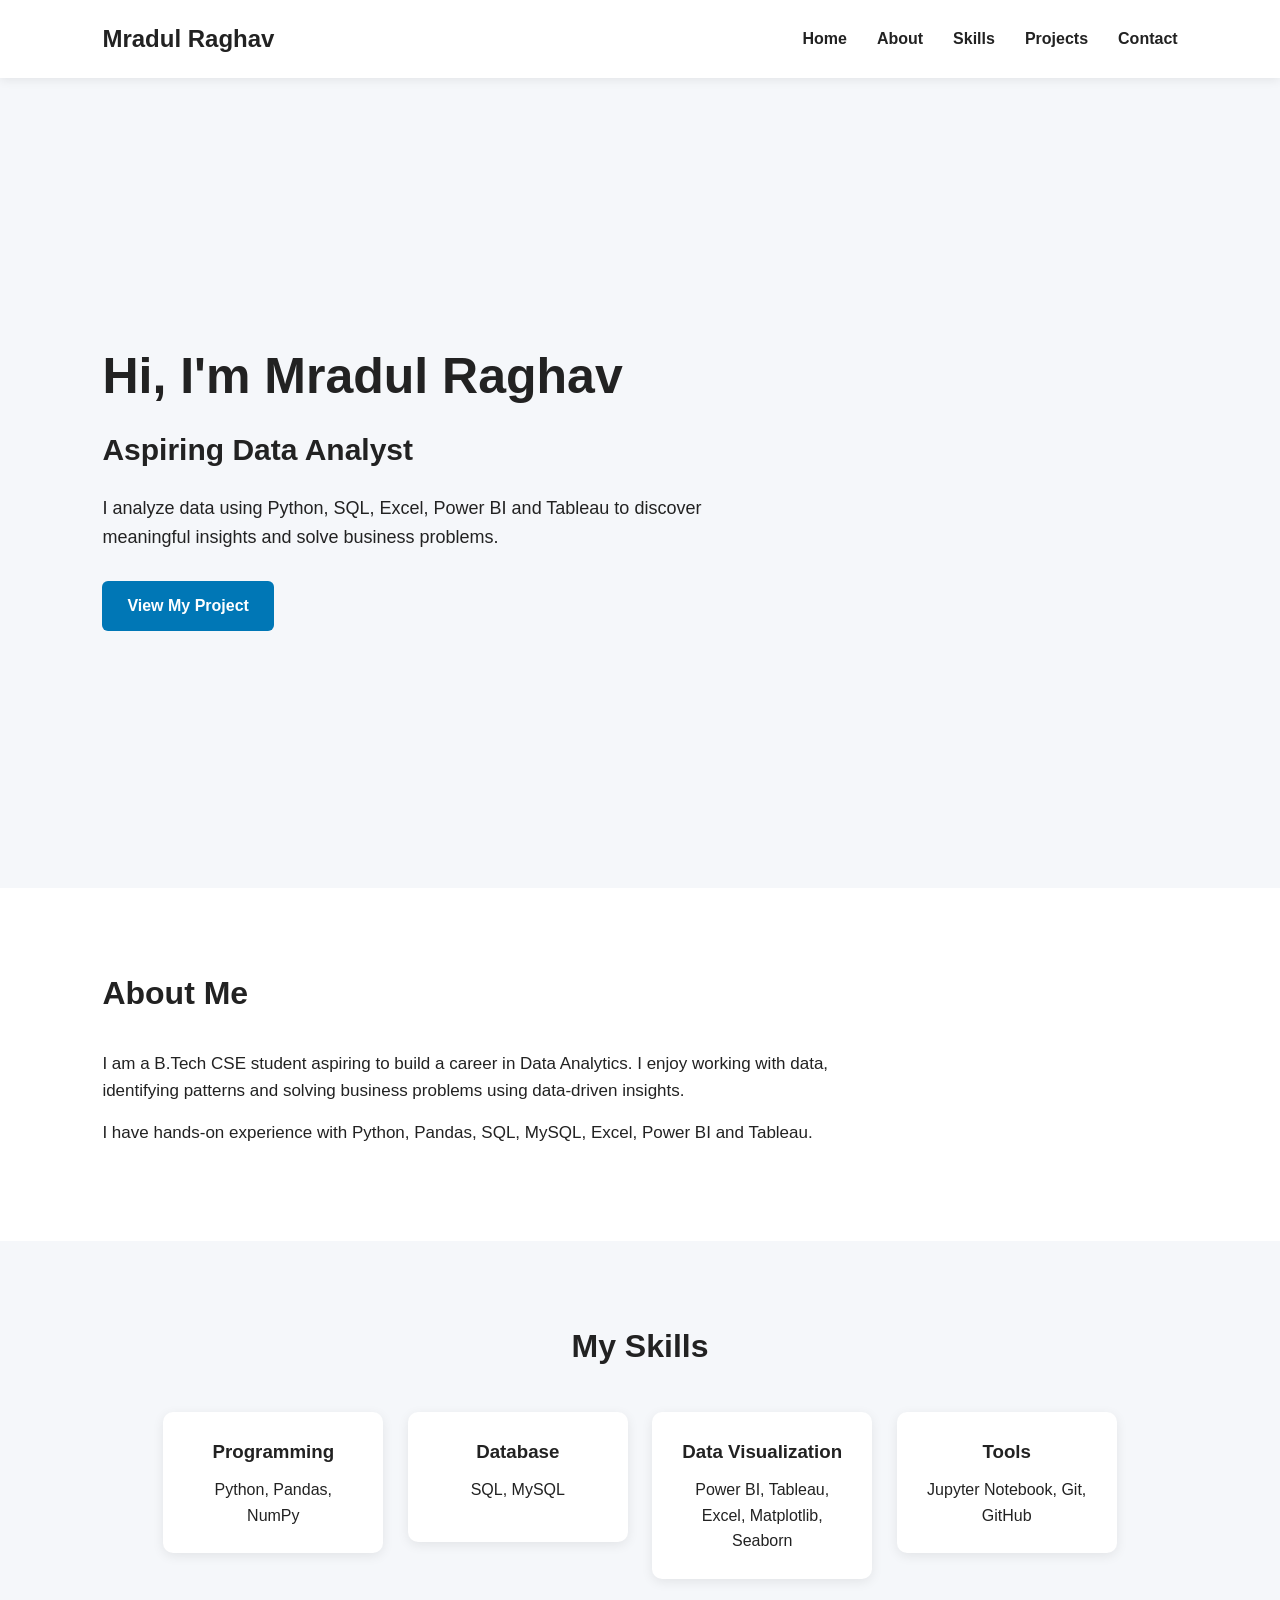
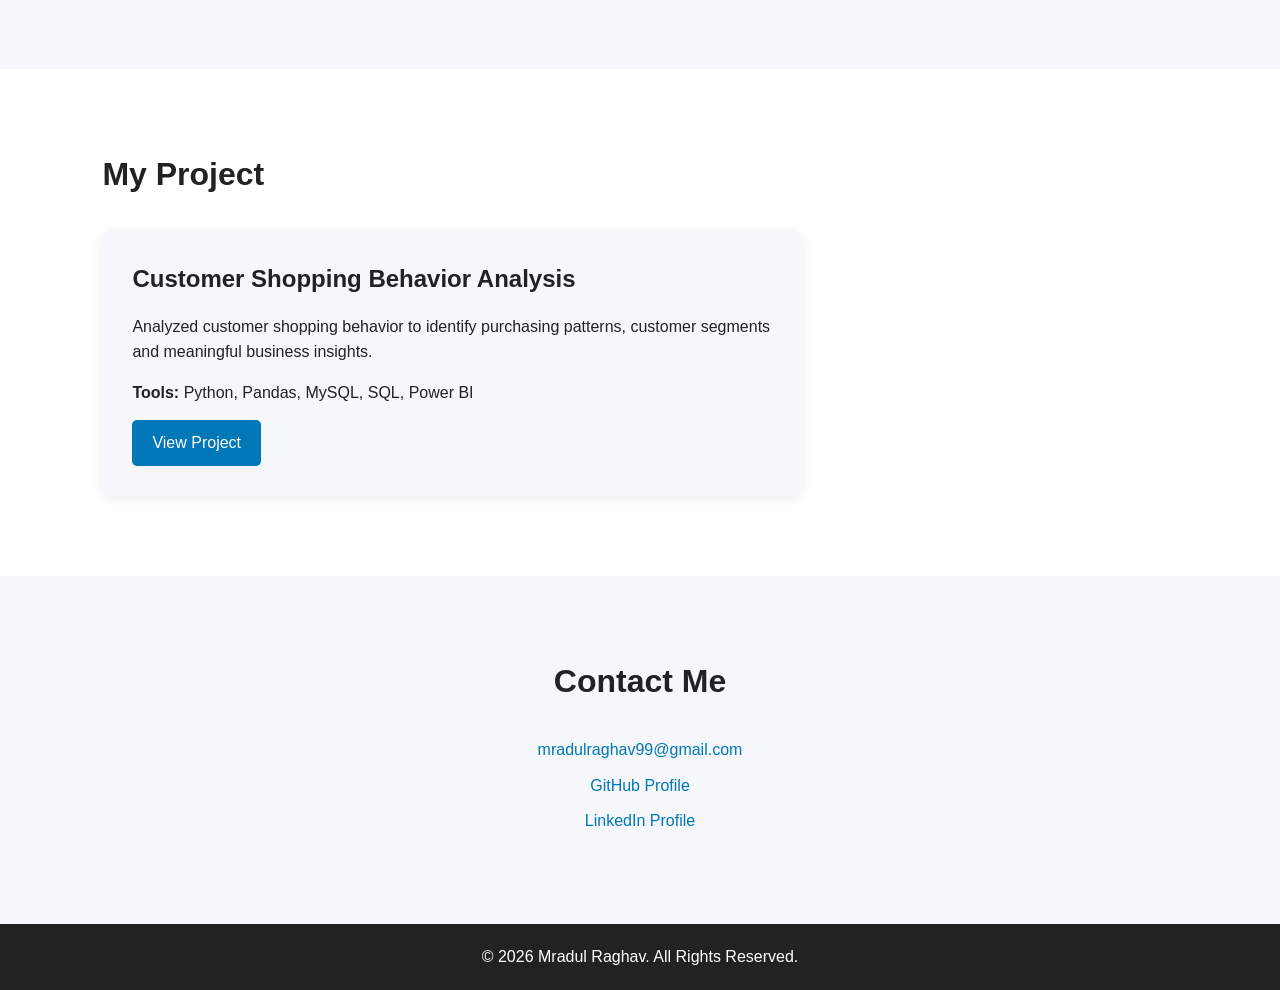
==== index.html @ 2525175d "Add files via upload" ====
<!DOCTYPE html>
<html lang="en">

<head>

    <!-- Character Encoding -->
    <meta charset="UTF-8">

    <!-- Responsive Design -->
    <meta name="viewport" content="width=device-width, initial-scale=1.0">

    <!-- Page Title -->
    <title>Mradul Raghav | Aspiring Data Analyst</title>

    <!-- Connect CSS File -->
    <link rel="stylesheet" href="style.css">

</head>


<body>


    <!-- ==================== NAVIGATION ==================== -->

    <header>

        <nav>

            <h2>Mradul Raghav</h2>

            <!-- Mobile Menu Button -->
            <button id="menu-btn">☰</button>

            <!-- Navigation Links -->
            <ul id="nav-links">

                <li>
                    <a href="#home">Home</a>
                </li>

                <li>
                    <a href="#about">About</a>
                </li>

                <li>
                    <a href="#skills">Skills</a>
                </li>

                <li>
                    <a href="#projects">Projects</a>
                </li>

                <li>
                    <a href="#contact">Contact</a>
                </li>

            </ul>

        </nav>

    </header>



    <!-- ==================== HOME SECTION ==================== -->

    <section id="home">

        <h1>Hi, I'm Mradul Raghav</h1>

        <h2>Aspiring Data Analyst</h2>

        <p>
            I analyze data using Python, SQL, Excel, Power BI
            and Tableau to discover meaningful insights
            and solve business problems.
        </p>

        <a href="#projects">
            View My Project
        </a>

    </section>



    <!-- ==================== ABOUT SECTION ==================== -->

    <section id="about">

        <h2>About Me</h2>

        <p>
            I am a B.Tech CSE student aspiring to build a career
            in Data Analytics. I enjoy working with data,
            identifying patterns and solving business problems
            using data-driven insights.
        </p>

        <p>
            I have hands-on experience with Python, Pandas,
            SQL, MySQL, Excel, Power BI and Tableau.
        </p>

    </section>



    <!-- ==================== SKILLS SECTION ==================== -->

    <section id="skills">

        <h2>My Skills</h2>


        <!-- Programming -->

        <div>

            <h3>Programming</h3>

            <p>
                Python, Pandas, NumPy
            </p>

        </div>


        <!-- Database -->

        <div>

            <h3>Database</h3>

            <p>
                SQL, MySQL
            </p>

        </div>


        <!-- Data Visualization -->

        <div>

            <h3>Data Visualization</h3>

            <p>
                Power BI, Tableau, Excel, Matplotlib, Seaborn
            </p>

        </div>


        <!-- Tools -->

        <div>

            <h3>Tools</h3>

            <p>
                Jupyter Notebook, Git, GitHub
            </p>

        </div>

    </section>



    <!-- ==================== PROJECTS SECTION ==================== -->

    <section id="projects">

        <h2>My Project</h2>


        <!-- Customer Shopping Behavior Analysis -->

        <div>

            <h3>
                Customer Shopping Behavior Analysis
            </h3>

            <p>
                Analyzed customer shopping behavior to identify
                purchasing patterns, customer segments and
                meaningful business insights.
            </p>

            <p>

                <strong>Tools:</strong>
                Python, Pandas, MySQL, SQL, Power BI

            </p>


            <!-- GitHub Project Link -->

            <a
                href="https://github.com/mradulraghav99-spe/customer-behavior-analysis"
                target="_blank"
                rel="noopener noreferrer"
            >
                View Project
            </a>

        </div>

    </section>



    <!-- ==================== CONTACT SECTION ==================== -->

    <section id="contact">

        <h2>Contact Me</h2>


        <!-- Email -->

        <p>

            <a href="mailto:mradulraghav99@gmail.com">
                mradulraghav99@gmail.com
            </a>

        </p>


        <!-- GitHub -->

        <p>

            <a
                href="https://github.com/mradulraghav99-spe"
                target="_blank"
                rel="noopener noreferrer"
            >
                GitHub Profile
            </a>

        </p>


        <!-- LinkedIn -->

        <p>

            <a
                href="https://www.linkedin.com/in/mradul-raghav-313147338/"
                target="_blank"
                rel="noopener noreferrer"
            >
                LinkedIn Profile
            </a>

        </p>

    </section>



    <!-- ==================== FOOTER ==================== -->

    <footer>

        <p>
            © 2026 Mradul Raghav. All Rights Reserved.
        </p>

    </footer>



    <!-- Connect JavaScript File -->

    <script src="script.js"></script>


</body>

</html>
---- style.css ----
/* =====================================================
   GENERAL SETTINGS
   ===================================================== */

* {
    margin: 0;
    padding: 0;
    box-sizing: border-box;
}

html {
    scroll-behavior: smooth;
}

body {
    font-family: Arial, sans-serif;
    line-height: 1.6;
    color: #222;
    background-color: #f5f7fa;
}


/* =====================================================
   NAVIGATION BAR
   ===================================================== */

header {
    background-color: #ffffff;
    padding: 20px 8%;
    position: sticky;
    top: 0;
    z-index: 1000;
    box-shadow: 0 2px 10px rgba(0, 0, 0, 0.08);
}

nav {
    display: flex;
    justify-content: space-between;
    align-items: center;
}

nav h2 {
    font-size: 24px;
}

nav ul {
    list-style: none;
    display: flex;
    gap: 30px;
}

nav ul li a {
    text-decoration: none;
    color: #222;
    font-weight: 600;
}

nav ul li a:hover {
    color: #0077b6;
}


/* =====================================================
   COMMON SECTION SETTINGS
   ===================================================== */

section {
    padding: 80px 8%;
}

section h2 {
    font-size: 32px;
    margin-bottom: 30px;
}


/* =====================================================
   HOME SECTION
   ===================================================== */

#home {
    min-height: 90vh;
    display: flex;
    flex-direction: column;
    justify-content: center;
    align-items: flex-start;
}

#home h1 {
    font-size: 50px;
    margin-bottom: 10px;
}

#home h2 {
    font-size: 30px;
    margin-bottom: 20px;
}

#home p {
    max-width: 650px;
    font-size: 18px;
    margin-bottom: 30px;
}

#home a {
    display: inline-block;
    background-color: #0077b6;
    color: white;
    padding: 12px 25px;
    text-decoration: none;
    border-radius: 6px;
    font-weight: bold;
}

#home a:hover {
    background-color: #005f8f;
}


/* =====================================================
   ABOUT SECTION
   ===================================================== */

#about {
    background-color: white;
}

#about p {
    max-width: 800px;
    margin-bottom: 15px;
    font-size: 17px;
}


/* =====================================================
   SKILLS SECTION
   ===================================================== */

#skills {
    text-align: center;
}

#skills > div {
    display: inline-block;
    vertical-align: top;
    width: 220px;
    min-height: 130px;
    margin: 10px;
    padding: 25px;
    background-color: white;
    border-radius: 10px;
    box-shadow: 0 3px 12px rgba(0, 0, 0, 0.08);
}

#skills h3 {
    margin-bottom: 10px;
}


/* =====================================================
   PROJECTS SECTION
   ===================================================== */

#projects {
    background-color: white;
}

#projects > div {
    max-width: 700px;
    padding: 30px;
    background-color: #f5f7fa;
    border-radius: 10px;
    box-shadow: 0 3px 12px rgba(0, 0, 0, 0.08);
}

#projects h3 {
    font-size: 24px;
    margin-bottom: 15px;
}

#projects p {
    margin-bottom: 15px;
}

#projects a {
    display: inline-block;
    background-color: #0077b6;
    color: white;
    padding: 10px 20px;
    text-decoration: none;
    border-radius: 5px;
}

#projects a:hover {
    background-color: #005f8f;
}


/* =====================================================
   CONTACT SECTION
   ===================================================== */

#contact {
    text-align: center;
}

#contact p {
    margin: 10px;
}

#contact a {
    color: #0077b6;
    text-decoration: none;
}

#contact a:hover {
    text-decoration: underline;
}


/* =====================================================
   FOOTER
   ===================================================== */

footer {
    background-color: #222;
    color: white;
    text-align: center;
    padding: 20px;
}


/* =====================================================
   MOBILE RESPONSIVE DESIGN
   ===================================================== */

@media (max-width: 768px) {

    nav {
        flex-direction: column;
        gap: 15px;
    }

    nav ul {
        gap: 15px;
        flex-wrap: wrap;
        justify-content: center;
    }

    #home h1 {
        font-size: 38px;
    }

    #home h2 {
        font-size: 24px;
    }

    section {
        padding: 60px 5%;
    }

    #skills > div {
        width: 90%;
    }

}

/* =====================================================
   HAMBURGER MENU
   ===================================================== */

#menu-btn {
    display: none;
    background: none;
    border: none;
    font-size: 28px;
    cursor: pointer;
}


/* =====================================================
   MOBILE NAVIGATION
   ===================================================== */

@media (max-width: 768px) {

    nav {
        position: relative;
    }

    #menu-btn {
        display: block;
    }

    nav ul {
        display: none;
        flex-direction: column;
        position: absolute;
        top: 50px;
        right: 0;
        background-color: white;
        width: 180px;
        padding: 20px;
        gap: 15px;
        box-shadow: 0 3px 10px rgba(0, 0, 0, 0.15);
        border-radius: 8px;
    }

    nav ul.active {
        display: flex;
    }

}
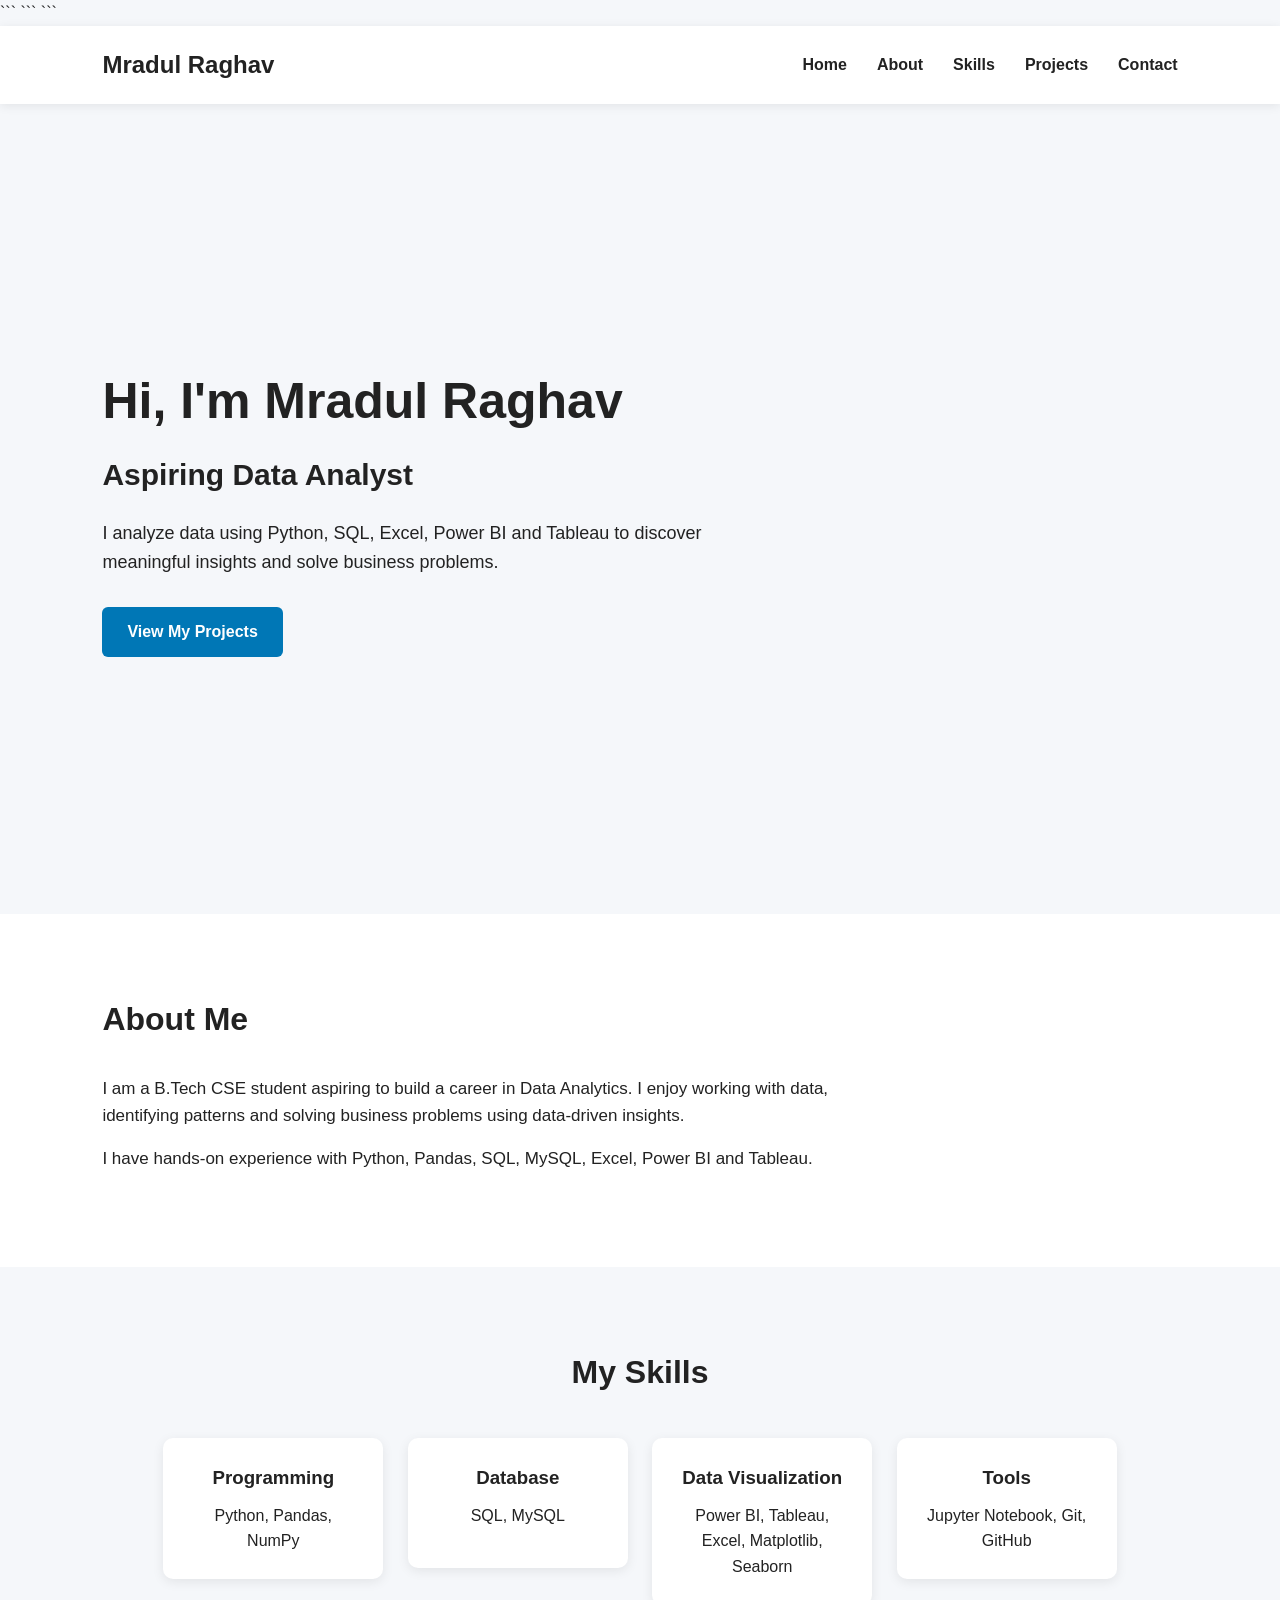
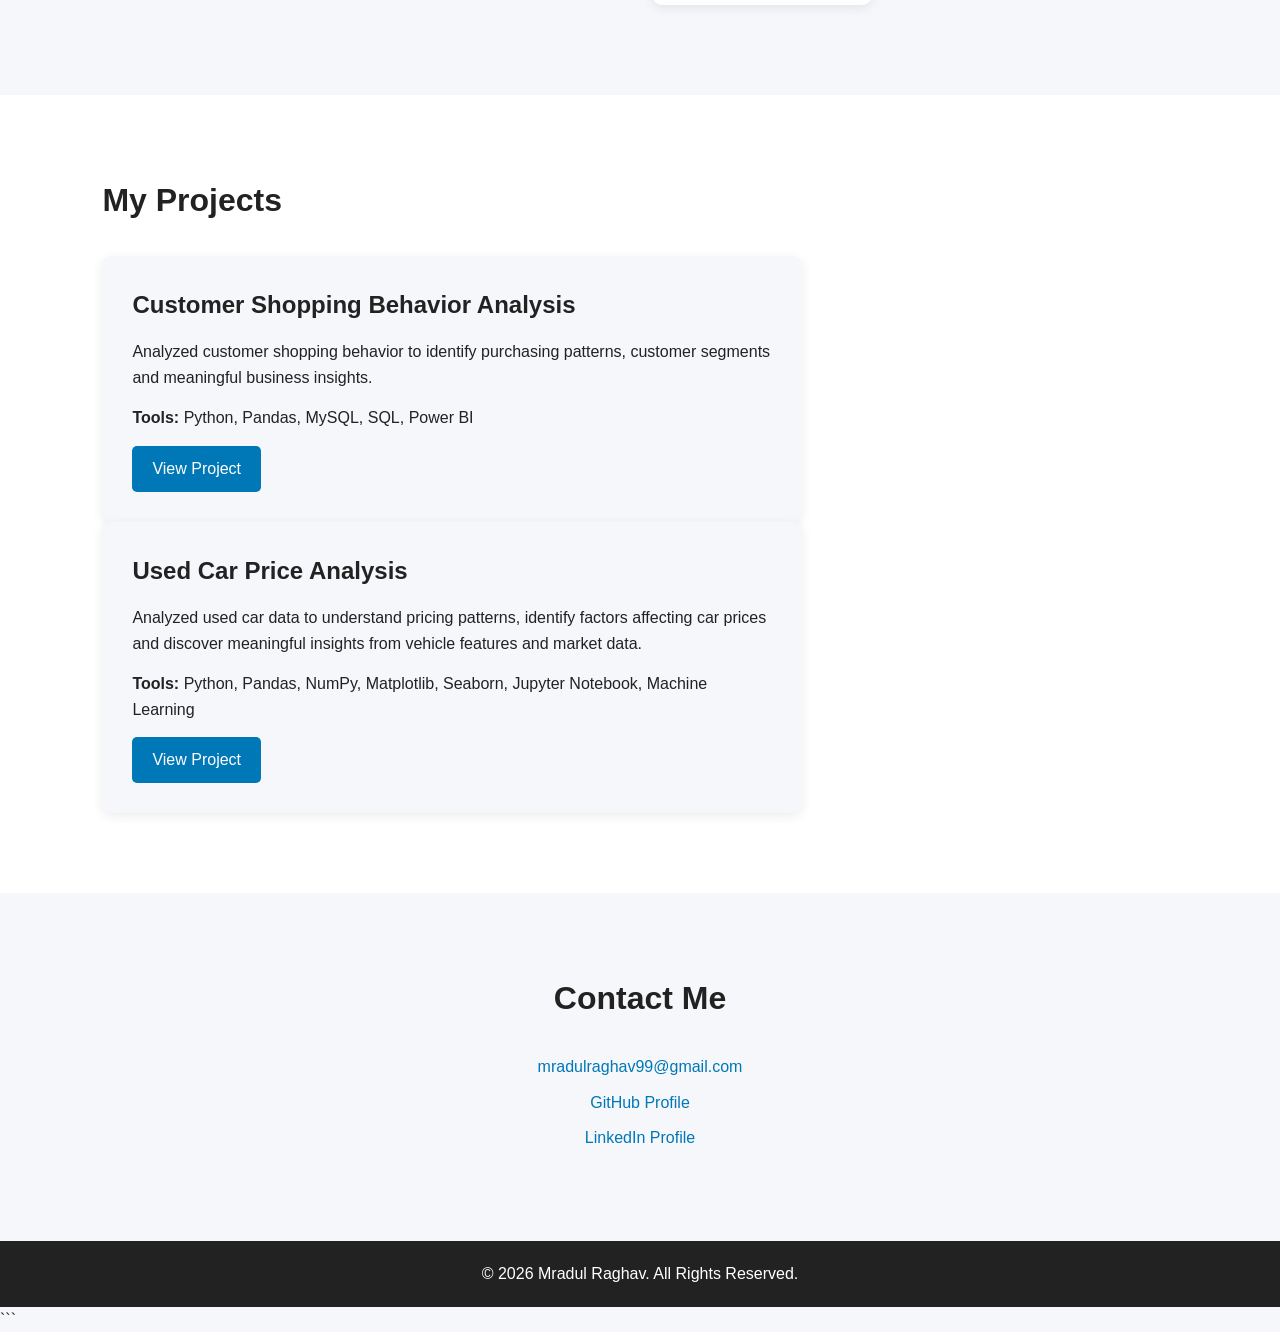
==== commit 82551e84: "Add files via upload" ====
--- a/index.html
+++ b/index.html
@@ -1,288 +1,328 @@
-
 <!DOCTYPE html>
+
 <html lang="en">
 
 <head>
 
-    <!-- Character Encoding -->
-    <meta charset="UTF-8">
-
-    <!-- Responsive Design -->
-    <meta name="viewport" content="width=device-width, initial-scale=1.0">
-
-    <!-- Page Title -->
-    <title>Mradul Raghav | Aspiring Data Analyst</title>
-
-    <!-- Connect CSS File -->
-    <link rel="stylesheet" href="style.css">
+```
+<!-- Character Encoding -->
+<meta charset="UTF-8">
+
+<!-- Responsive Design -->
+<meta name="viewport" content="width=device-width, initial-scale=1.0">
+
+<!-- Page Title -->
+<title>Mradul Raghav | Aspiring Data Analyst</title>
+
+<!-- Connect CSS File -->
+<link rel="stylesheet" href="style.css">
+```
 
 </head>
 
-
 <body>
 
-
-    <!-- ==================== NAVIGATION ==================== -->
-
-    <header>
-
-        <nav>
-
-            <h2>Mradul Raghav</h2>
-
-            <!-- Mobile Menu Button -->
-            <button id="menu-btn">☰</button>
-
-            <!-- Navigation Links -->
-            <ul id="nav-links">
-
-                <li>
-                    <a href="#home">Home</a>
-                </li>
-
-                <li>
-                    <a href="#about">About</a>
-                </li>
-
-                <li>
-                    <a href="#skills">Skills</a>
-                </li>
-
-                <li>
-                    <a href="#projects">Projects</a>
-                </li>
-
-                <li>
-                    <a href="#contact">Contact</a>
-                </li>
-
-            </ul>
-
-        </nav>
-
-    </header>
-
-
-
-    <!-- ==================== HOME SECTION ==================== -->
-
-    <section id="home">
-
-        <h1>Hi, I'm Mradul Raghav</h1>
-
-        <h2>Aspiring Data Analyst</h2>
-
-        <p>
-            I analyze data using Python, SQL, Excel, Power BI
-            and Tableau to discover meaningful insights
-            and solve business problems.
-        </p>
-
-        <a href="#projects">
-            View My Project
-        </a>
-
-    </section>
-
-
-
-    <!-- ==================== ABOUT SECTION ==================== -->
-
-    <section id="about">
-
-        <h2>About Me</h2>
-
-        <p>
-            I am a B.Tech CSE student aspiring to build a career
-            in Data Analytics. I enjoy working with data,
-            identifying patterns and solving business problems
-            using data-driven insights.
-        </p>
-
-        <p>
-            I have hands-on experience with Python, Pandas,
-            SQL, MySQL, Excel, Power BI and Tableau.
-        </p>
-
-    </section>
-
-
-
-    <!-- ==================== SKILLS SECTION ==================== -->
-
-    <section id="skills">
-
-        <h2>My Skills</h2>
-
-
-        <!-- Programming -->
-
-        <div>
-
-            <h3>Programming</h3>
-
-            <p>
-                Python, Pandas, NumPy
-            </p>
-
-        </div>
-
-
-        <!-- Database -->
-
-        <div>
-
-            <h3>Database</h3>
-
-            <p>
-                SQL, MySQL
-            </p>
-
-        </div>
-
-
-        <!-- Data Visualization -->
-
-        <div>
-
-            <h3>Data Visualization</h3>
-
-            <p>
-                Power BI, Tableau, Excel, Matplotlib, Seaborn
-            </p>
-
-        </div>
-
-
-        <!-- Tools -->
-
-        <div>
-
-            <h3>Tools</h3>
-
-            <p>
-                Jupyter Notebook, Git, GitHub
-            </p>
-
-        </div>
-
-    </section>
-
-
-
-    <!-- ==================== PROJECTS SECTION ==================== -->
-
-    <section id="projects">
-
-        <h2>My Project</h2>
-
-
-        <!-- Customer Shopping Behavior Analysis -->
-
-        <div>
-
-            <h3>
-                Customer Shopping Behavior Analysis
-            </h3>
-
-            <p>
-                Analyzed customer shopping behavior to identify
-                purchasing patterns, customer segments and
-                meaningful business insights.
-            </p>
-
-            <p>
-
-                <strong>Tools:</strong>
-                Python, Pandas, MySQL, SQL, Power BI
-
-            </p>
-
-
-            <!-- GitHub Project Link -->
-
-            <a
-                href="https://github.com/mradulraghav99-spe/customer-behavior-analysis"
-                target="_blank"
-                rel="noopener noreferrer"
-            >
-                View Project
-            </a>
-
-        </div>
-
-    </section>
-
-
-
-    <!-- ==================== CONTACT SECTION ==================== -->
-
-    <section id="contact">
-
-        <h2>Contact Me</h2>
-
-
-        <!-- Email -->
-
-        <p>
-
-            <a href="mailto:mradulraghav99@gmail.com">
-                mradulraghav99@gmail.com
-            </a>
-
-        </p>
-
-
-        <!-- GitHub -->
-
-        <p>
-
-            <a
-                href="https://github.com/mradulraghav99-spe"
-                target="_blank"
-                rel="noopener noreferrer"
-            >
-                GitHub Profile
-            </a>
-
-        </p>
-
-
-        <!-- LinkedIn -->
-
-        <p>
-
-            <a
-                href="https://www.linkedin.com/in/mradul-raghav-313147338/"
-                target="_blank"
-                rel="noopener noreferrer"
-            >
-                LinkedIn Profile
-            </a>
-
-        </p>
-
-    </section>
-
-
-
-    <!-- ==================== FOOTER ==================== -->
-
-    <footer>
-
-        <p>
-            © 2026 Mradul Raghav. All Rights Reserved.
-        </p>
-
-    </footer>
-
-
-
-    <!-- Connect JavaScript File -->
-
-    <script src="script.js"></script>
-
+```
+<!-- ==================== NAVIGATION ==================== -->
+
+<header>
+
+    <nav>
+
+        <h2>Mradul Raghav</h2>
+
+        <!-- Mobile Menu Button -->
+        <button id="menu-btn">☰</button>
+
+        <!-- Navigation Links -->
+        <ul id="nav-links">
+
+            <li>
+                <a href="#home">Home</a>
+            </li>
+
+            <li>
+                <a href="#about">About</a>
+            </li>
+
+            <li>
+                <a href="#skills">Skills</a>
+            </li>
+
+            <li>
+                <a href="#projects">Projects</a>
+            </li>
+
+            <li>
+                <a href="#contact">Contact</a>
+            </li>
+
+        </ul>
+
+    </nav>
+
+</header>
+
+
+
+<!-- ==================== HOME SECTION ==================== -->
+
+<section id="home">
+
+    <h1>Hi, I'm Mradul Raghav</h1>
+
+    <h2>Aspiring Data Analyst</h2>
+
+    <p>
+        I analyze data using Python, SQL, Excel, Power BI
+        and Tableau to discover meaningful insights
+        and solve business problems.
+    </p>
+
+    <a href="#projects">
+        View My Projects
+    </a>
+
+</section>
+
+
+
+<!-- ==================== ABOUT SECTION ==================== -->
+
+<section id="about">
+
+    <h2>About Me</h2>
+
+    <p>
+        I am a B.Tech CSE student aspiring to build a career
+        in Data Analytics. I enjoy working with data,
+        identifying patterns and solving business problems
+        using data-driven insights.
+    </p>
+
+    <p>
+        I have hands-on experience with Python, Pandas,
+        SQL, MySQL, Excel, Power BI and Tableau.
+    </p>
+
+</section>
+
+
+
+<!-- ==================== SKILLS SECTION ==================== -->
+
+<section id="skills">
+
+    <h2>My Skills</h2>
+
+
+    <!-- Programming -->
+
+    <div>
+
+        <h3>Programming</h3>
+
+        <p>
+            Python, Pandas, NumPy
+        </p>
+
+    </div>
+
+
+    <!-- Database -->
+
+    <div>
+
+        <h3>Database</h3>
+
+        <p>
+            SQL, MySQL
+        </p>
+
+    </div>
+
+
+    <!-- Data Visualization -->
+
+    <div>
+
+        <h3>Data Visualization</h3>
+
+        <p>
+            Power BI, Tableau, Excel, Matplotlib, Seaborn
+        </p>
+
+    </div>
+
+
+    <!-- Tools -->
+
+    <div>
+
+        <h3>Tools</h3>
+
+        <p>
+            Jupyter Notebook, Git, GitHub
+        </p>
+
+    </div>
+
+</section>
+
+
+
+<!-- ==================== PROJECTS SECTION ==================== -->
+
+<section id="projects">
+
+    <h2>My Projects</h2>
+
+
+    <!-- ==================== PROJECT 1 ==================== -->
+
+    <div>
+
+        <h3>
+            Customer Shopping Behavior Analysis
+        </h3>
+
+        <p>
+            Analyzed customer shopping behavior to identify
+            purchasing patterns, customer segments and
+            meaningful business insights.
+        </p>
+
+        <p>
+
+            <strong>Tools:</strong>
+            Python, Pandas, MySQL, SQL, Power BI
+
+        </p>
+
+
+        <!-- GitHub Project Link -->
+
+        <a
+            href="https://github.com/mradulraghav99-spe/customer-behavior-analysis"
+            target="_blank"
+            rel="noopener noreferrer"
+        >
+            View Project
+        </a>
+
+    </div>
+
+
+
+    <!-- ==================== PROJECT 2 ==================== -->
+
+    <div>
+
+        <h3>
+            Used Car Price Analysis
+        </h3>
+
+        <p>
+            Analyzed used car data to understand pricing
+            patterns, identify factors affecting car prices
+            and discover meaningful insights from vehicle
+            features and market data.
+        </p>
+
+        <p>
+
+            <strong>Tools:</strong>
+            Python, Pandas, NumPy, Matplotlib, Seaborn,
+            Jupyter Notebook, Machine Learning
+
+        </p>
+
+
+        <!-- GitHub Project Link -->
+
+        <a
+            href="https://github.com/mradulraghav99-spe/used-car-price-analysis"
+            target="_blank"
+            rel="noopener noreferrer"
+        >
+            View Project
+        </a>
+
+    </div>
+
+</section>
+
+
+
+<!-- ==================== CONTACT SECTION ==================== -->
+
+<section id="contact">
+
+    <h2>Contact Me</h2>
+
+
+    <!-- Email -->
+
+    <p>
+
+        <a href="mailto:mradulraghav99@gmail.com">
+            mradulraghav99@gmail.com
+        </a>
+
+    </p>
+
+
+    <!-- GitHub -->
+
+    <p>
+
+        <a
+            href="https://github.com/mradulraghav99-spe"
+            target="_blank"
+            rel="noopener noreferrer"
+        >
+            GitHub Profile
+        </a>
+
+    </p>
+
+
+    <!-- LinkedIn -->
+
+    <p>
+
+        <a
+            href="https://www.linkedin.com/in/mradul-raghav-313147338/"
+            target="_blank"
+            rel="noopener noreferrer"
+        >
+            LinkedIn Profile
+        </a>
+
+    </p>
+
+</section>
+
+
+
+<!-- ==================== FOOTER ==================== -->
+
+<footer>
+
+    <p>
+        © 2026 Mradul Raghav. All Rights Reserved.
+    </p>
+
+</footer>
+
+
+
+<!-- Connect JavaScript File -->
+
+<script src="script.js"></script>
+```
 
 </body>
 
-</html>+</html>
+
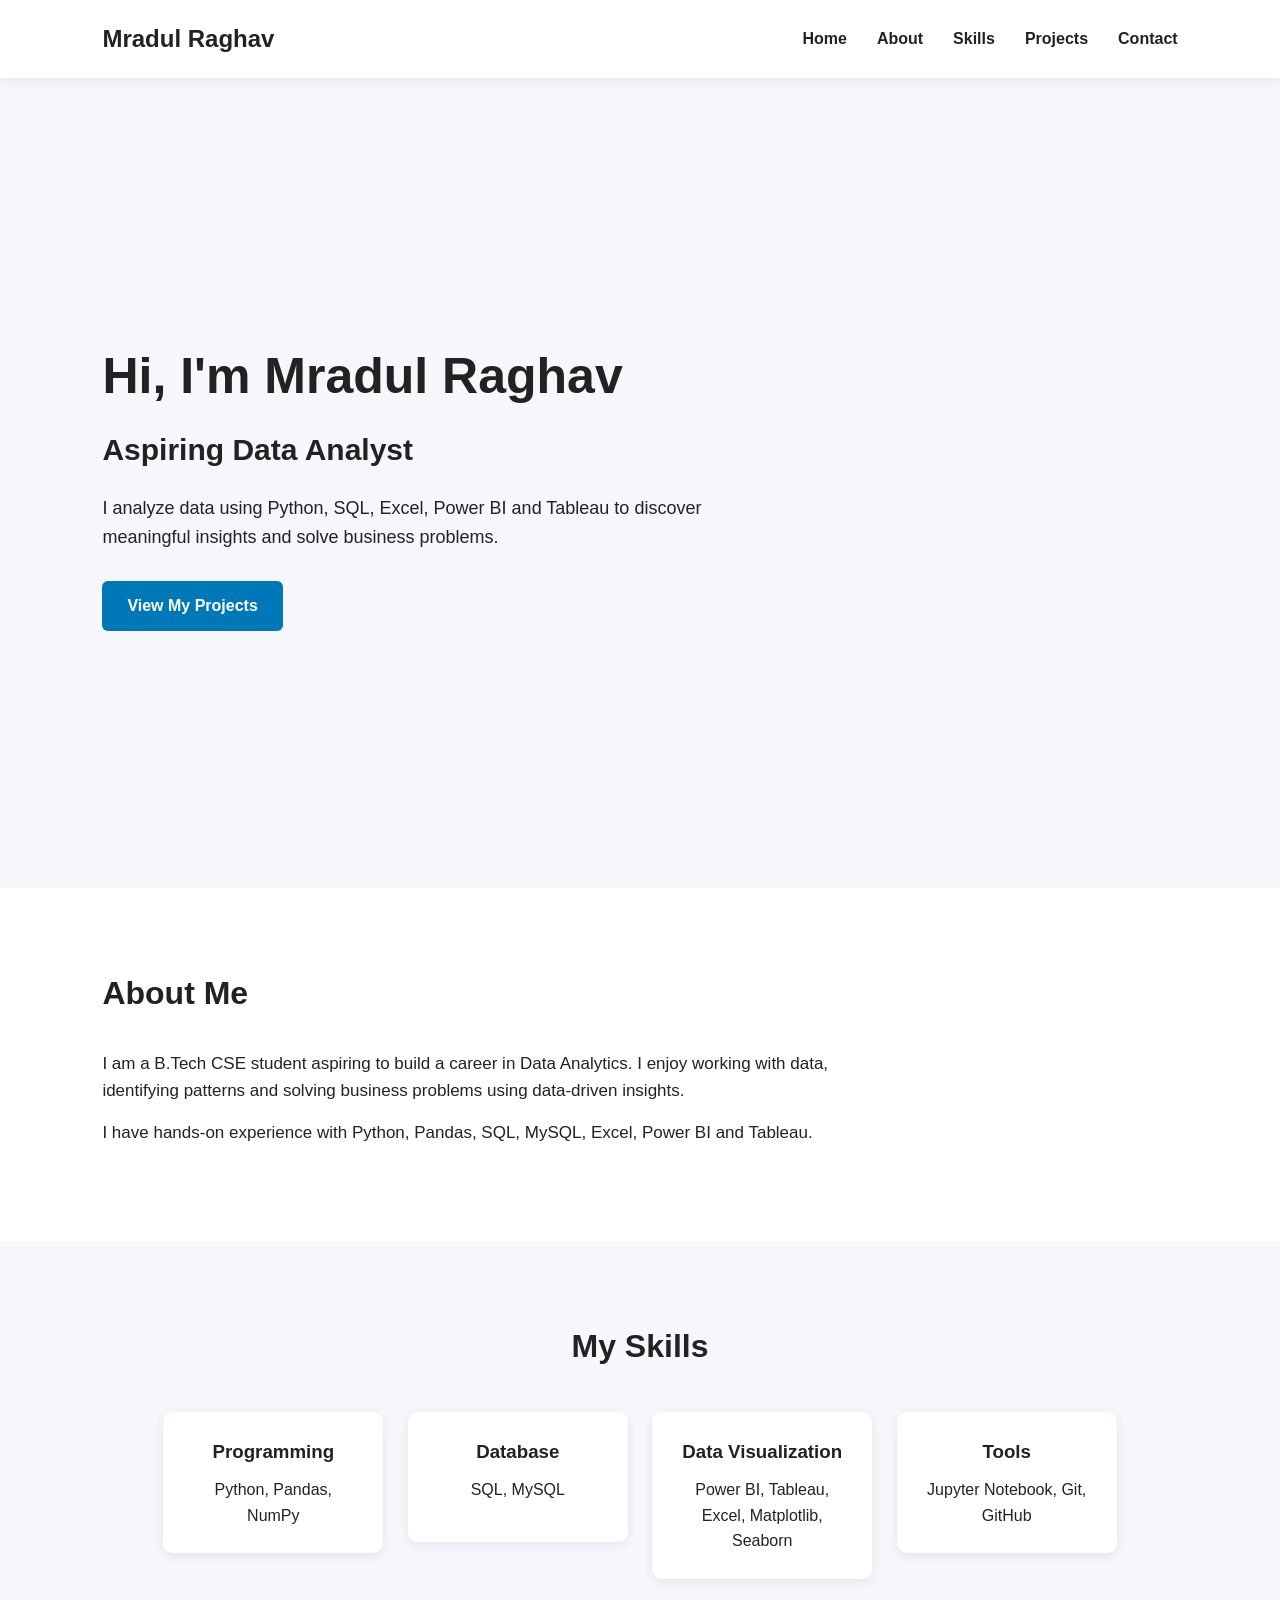
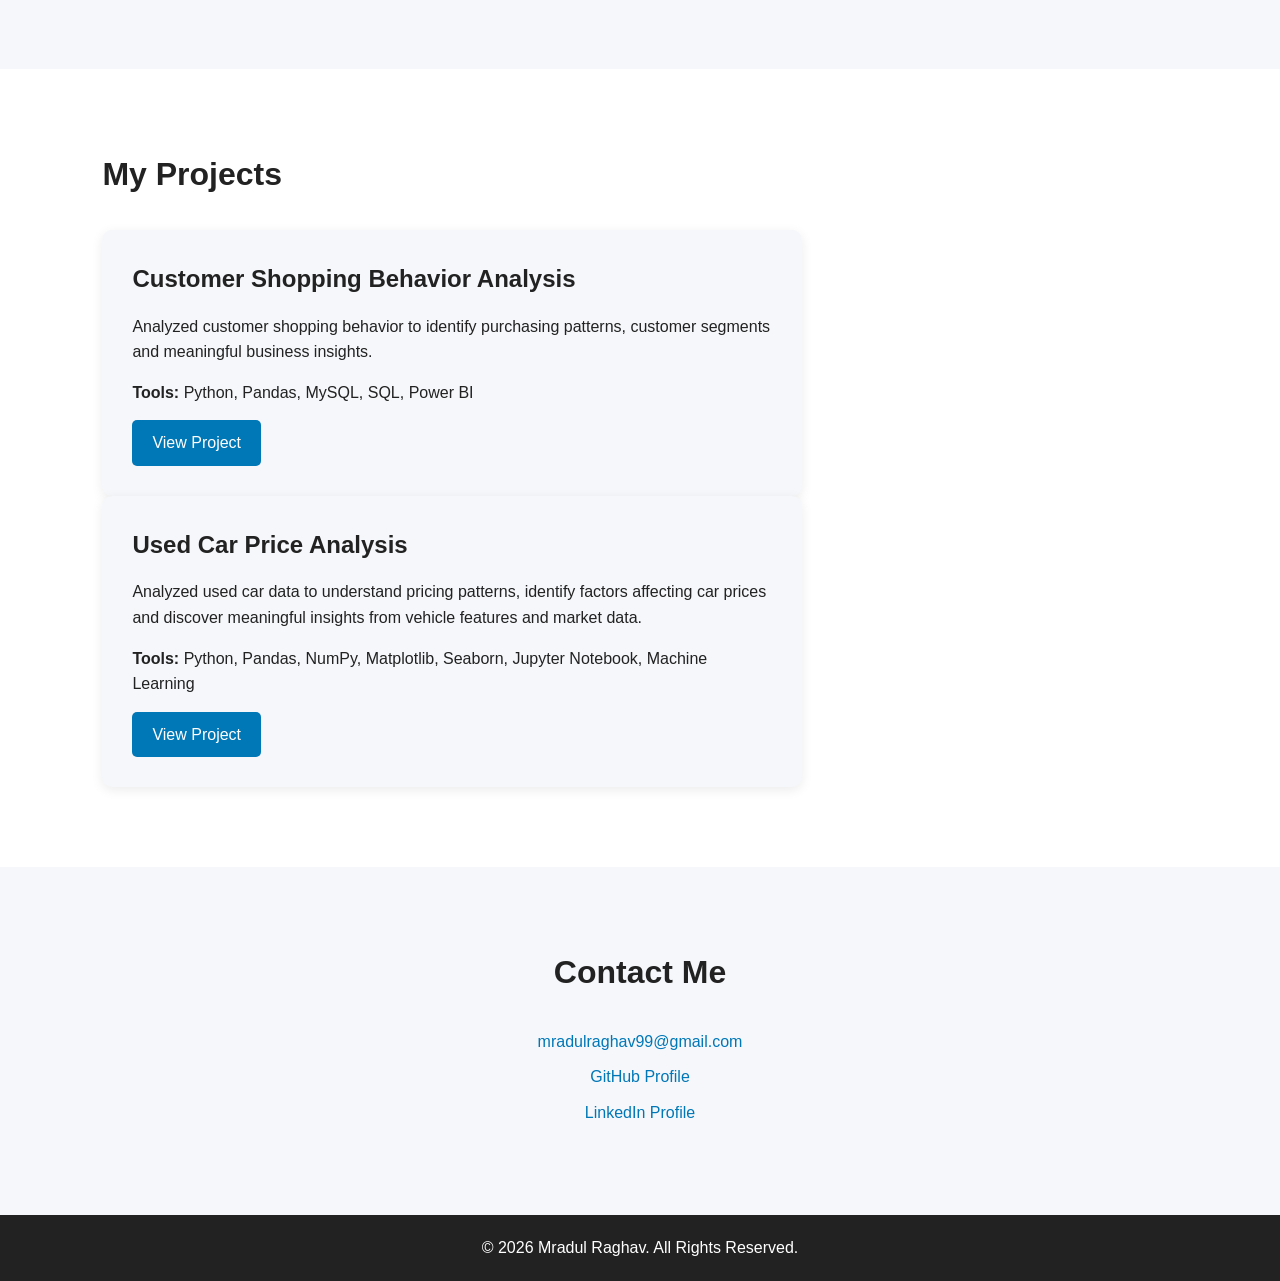
==== commit ee921445: "Fix HTML formatting and structure" ====
--- a/index.html
+++ b/index.html
@@ -4,7 +4,7 @@
 
 <head>
 
-```
+
 <!-- Character Encoding -->
 <meta charset="UTF-8">
 
@@ -16,13 +16,13 @@
 
 <!-- Connect CSS File -->
 <link rel="stylesheet" href="style.css">
-```
+
 
 </head>
 
 <body>
 
-```
+
 <!-- ==================== NAVIGATION ==================== -->
 
 <header>
@@ -320,7 +320,7 @@
 <!-- Connect JavaScript File -->
 
 <script src="script.js"></script>
-```
+
 
 </body>
 
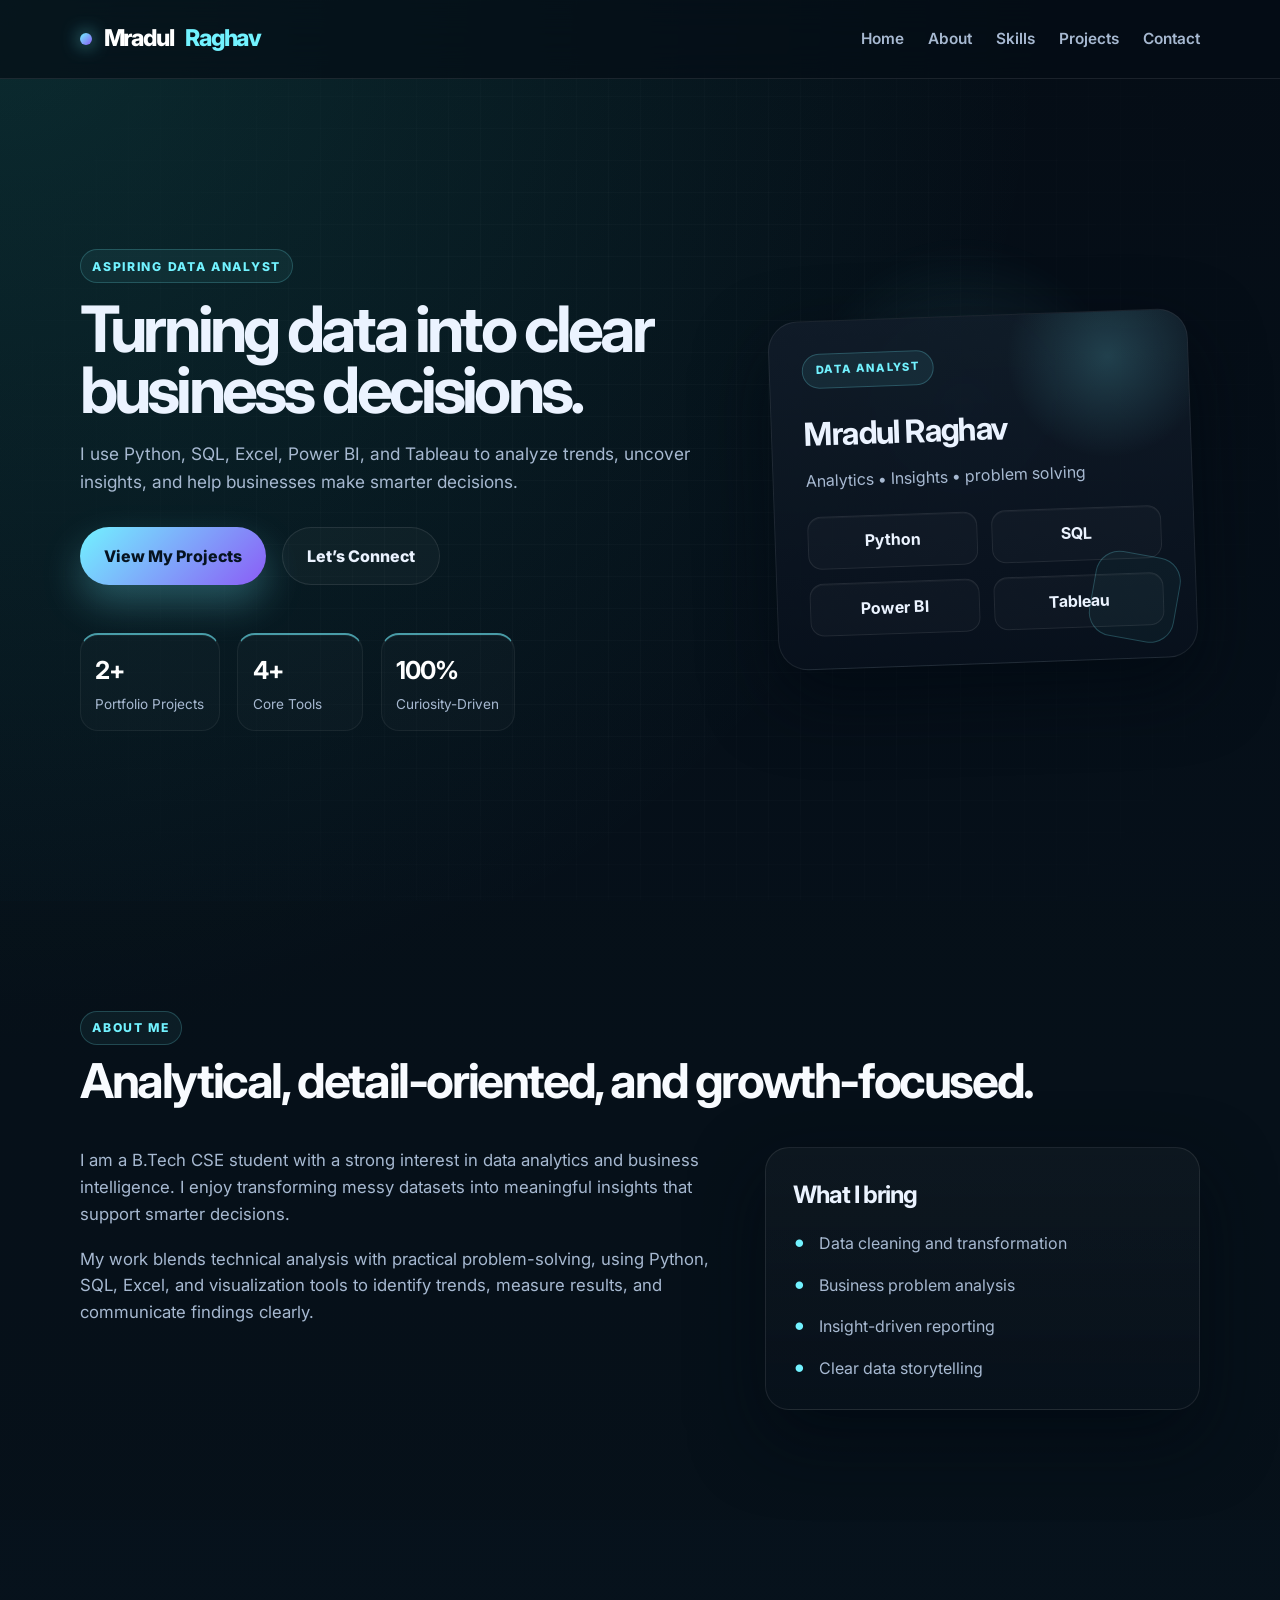
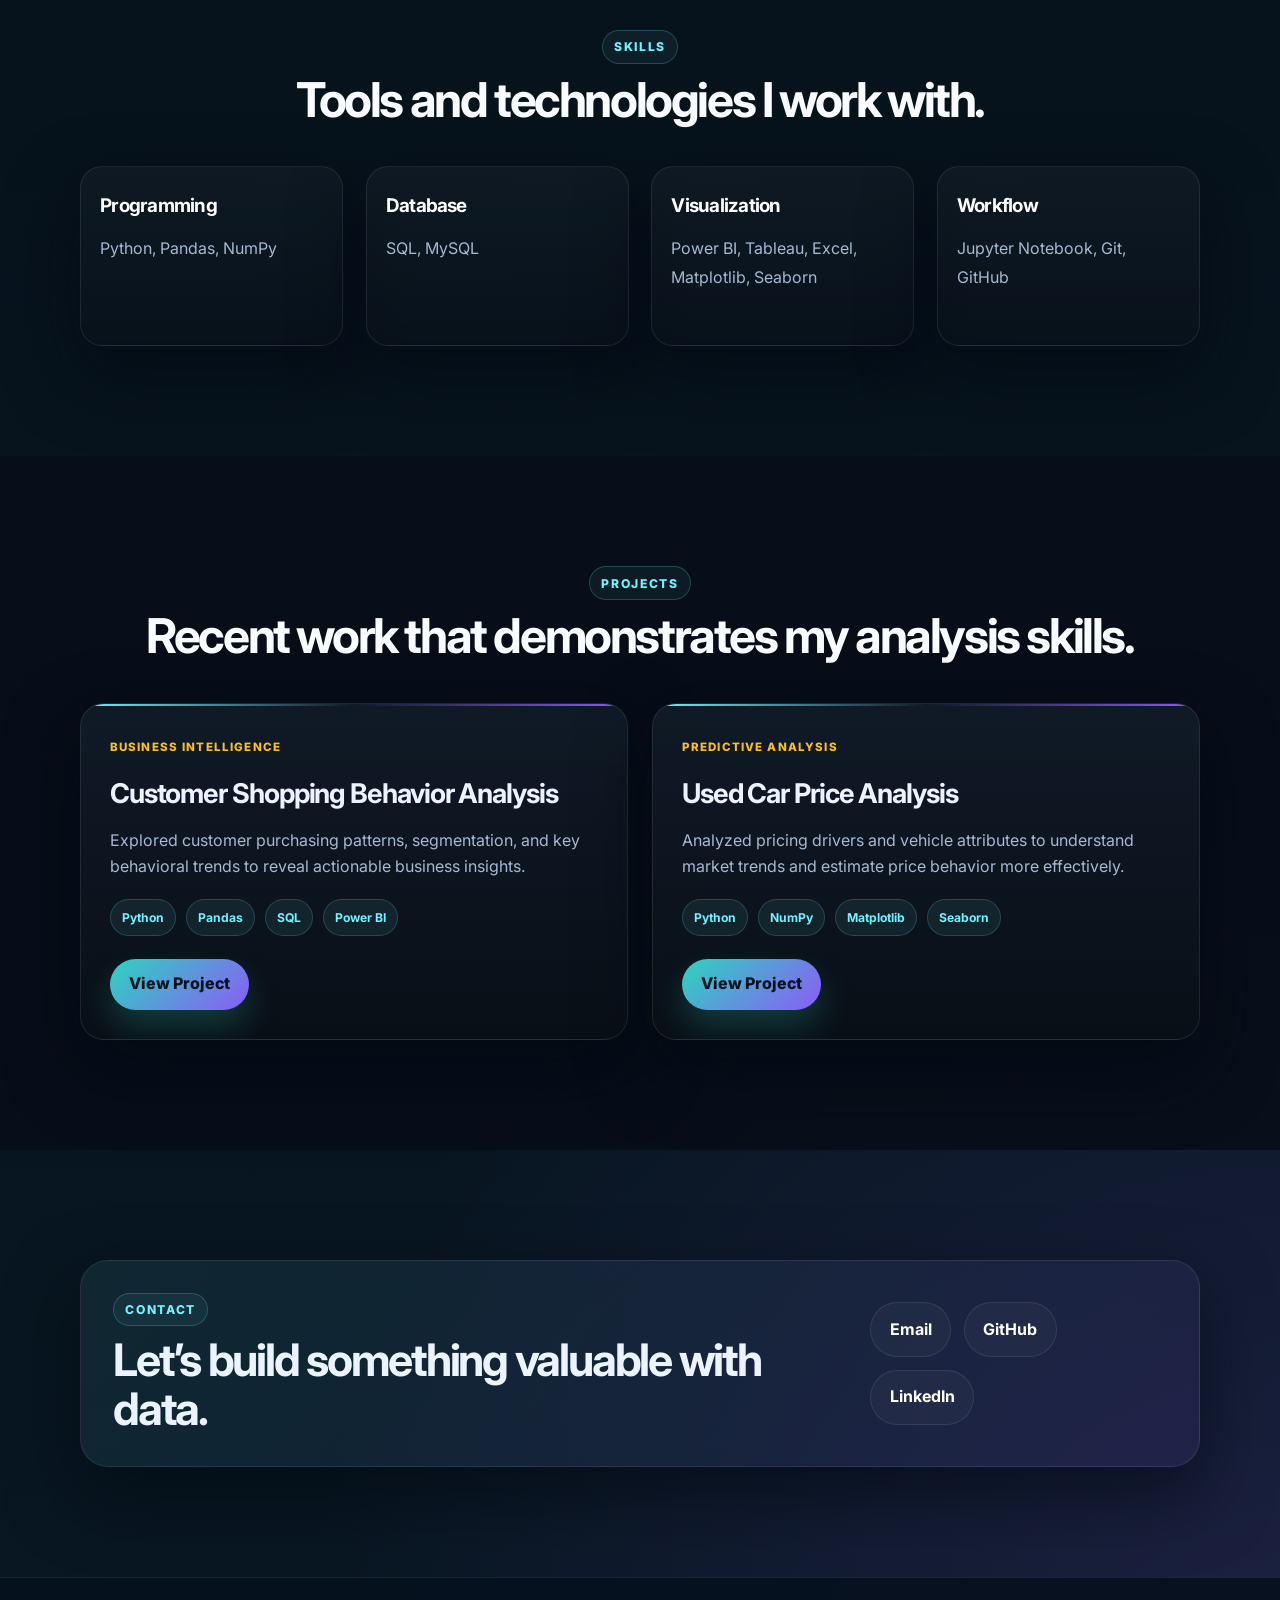
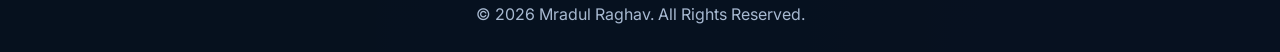
==== commit 26f0967c: "Update portfolio" ====
--- a/index.html
+++ b/index.html
@@ -1,328 +1,205 @@
 <!DOCTYPE html>
-
 <html lang="en">
-
 <head>
-
-
-<!-- Character Encoding -->
-<meta charset="UTF-8">
-
-<!-- Responsive Design -->
-<meta name="viewport" content="width=device-width, initial-scale=1.0">
-
-<!-- Page Title -->
-<title>Mradul Raghav | Aspiring Data Analyst</title>
-
-<!-- Connect CSS File -->
-<link rel="stylesheet" href="style.css">
-
-
+    <meta charset="UTF-8" />
+    <meta name="viewport" content="width=device-width, initial-scale=1.0" />
+    <meta name="description" content="Mradul Raghav - Aspiring Data Analyst portfolio website showcasing projects, skills, and contact information." />
+    <title>Mradul Raghav | Data Analyst</title>
+    <link rel="preconnect" href="https://fonts.googleapis.com" />
+    <link rel="preconnect" href="https://fonts.gstatic.com" crossorigin />
+    <link href="https://fonts.googleapis.com/css2?family=Inter:wght@400;500;600;700;800;900&display=swap" rel="stylesheet" />
+    <link rel="stylesheet" href="style.css" />
 </head>
-
 <body>
-
-
-<!-- ==================== NAVIGATION ==================== -->
-
-<header>
-
-    <nav>
-
-        <h2>Mradul Raghav</h2>
-
-        <!-- Mobile Menu Button -->
-        <button id="menu-btn">☰</button>
-
-        <!-- Navigation Links -->
-        <ul id="nav-links">
-
-            <li>
-                <a href="#home">Home</a>
-            </li>
-
-            <li>
-                <a href="#about">About</a>
-            </li>
-
-            <li>
-                <a href="#skills">Skills</a>
-            </li>
-
-            <li>
-                <a href="#projects">Projects</a>
-            </li>
-
-            <li>
-                <a href="#contact">Contact</a>
-            </li>
-
-        </ul>
-
-    </nav>
-
-</header>
-
-
-
-<!-- ==================== HOME SECTION ==================== -->
-
-<section id="home">
-
-    <h1>Hi, I'm Mradul Raghav</h1>
-
-    <h2>Aspiring Data Analyst</h2>
-
-    <p>
-        I analyze data using Python, SQL, Excel, Power BI
-        and Tableau to discover meaningful insights
-        and solve business problems.
-    </p>
-
-    <a href="#projects">
-        View My Projects
-    </a>
-
-</section>
-
-
-
-<!-- ==================== ABOUT SECTION ==================== -->
-
-<section id="about">
-
-    <h2>About Me</h2>
-
-    <p>
-        I am a B.Tech CSE student aspiring to build a career
-        in Data Analytics. I enjoy working with data,
-        identifying patterns and solving business problems
-        using data-driven insights.
-    </p>
-
-    <p>
-        I have hands-on experience with Python, Pandas,
-        SQL, MySQL, Excel, Power BI and Tableau.
-    </p>
-
-</section>
-
-
-
-<!-- ==================== SKILLS SECTION ==================== -->
-
-<section id="skills">
-
-    <h2>My Skills</h2>
-
-
-    <!-- Programming -->
-
-    <div>
-
-        <h3>Programming</h3>
-
-        <p>
-            Python, Pandas, NumPy
-        </p>
-
-    </div>
-
-
-    <!-- Database -->
-
-    <div>
-
-        <h3>Database</h3>
-
-        <p>
-            SQL, MySQL
-        </p>
-
-    </div>
-
-
-    <!-- Data Visualization -->
-
-    <div>
-
-        <h3>Data Visualization</h3>
-
-        <p>
-            Power BI, Tableau, Excel, Matplotlib, Seaborn
-        </p>
-
-    </div>
-
-
-    <!-- Tools -->
-
-    <div>
-
-        <h3>Tools</h3>
-
-        <p>
-            Jupyter Notebook, Git, GitHub
-        </p>
-
-    </div>
-
-</section>
-
-
-
-<!-- ==================== PROJECTS SECTION ==================== -->
-
-<section id="projects">
-
-    <h2>My Projects</h2>
-
-
-    <!-- ==================== PROJECT 1 ==================== -->
-
-    <div>
-
-        <h3>
-            Customer Shopping Behavior Analysis
-        </h3>
-
-        <p>
-            Analyzed customer shopping behavior to identify
-            purchasing patterns, customer segments and
-            meaningful business insights.
-        </p>
-
-        <p>
-
-            <strong>Tools:</strong>
-            Python, Pandas, MySQL, SQL, Power BI
-
-        </p>
-
-
-        <!-- GitHub Project Link -->
-
-        <a
-            href="https://github.com/mradulraghav99-spe/customer-behavior-analysis"
-            target="_blank"
-            rel="noopener noreferrer"
-        >
-            View Project
-        </a>
-
-    </div>
-
-
-
-    <!-- ==================== PROJECT 2 ==================== -->
-
-    <div>
-
-        <h3>
-            Used Car Price Analysis
-        </h3>
-
-        <p>
-            Analyzed used car data to understand pricing
-            patterns, identify factors affecting car prices
-            and discover meaningful insights from vehicle
-            features and market data.
-        </p>
-
-        <p>
-
-            <strong>Tools:</strong>
-            Python, Pandas, NumPy, Matplotlib, Seaborn,
-            Jupyter Notebook, Machine Learning
-
-        </p>
-
-
-        <!-- GitHub Project Link -->
-
-        <a
-            href="https://github.com/mradulraghav99-spe/used-car-price-analysis"
-            target="_blank"
-            rel="noopener noreferrer"
-        >
-            View Project
-        </a>
-
-    </div>
-
-</section>
-
-
-
-<!-- ==================== CONTACT SECTION ==================== -->
-
-<section id="contact">
-
-    <h2>Contact Me</h2>
-
-
-    <!-- Email -->
-
-    <p>
-
-        <a href="mailto:mradulraghav99@gmail.com">
-            mradulraghav99@gmail.com
-        </a>
-
-    </p>
-
-
-    <!-- GitHub -->
-
-    <p>
-
-        <a
-            href="https://github.com/mradulraghav99-spe"
-            target="_blank"
-            rel="noopener noreferrer"
-        >
-            GitHub Profile
-        </a>
-
-    </p>
-
-
-    <!-- LinkedIn -->
-
-    <p>
-
-        <a
-            href="https://www.linkedin.com/in/mradul-raghav-313147338/"
-            target="_blank"
-            rel="noopener noreferrer"
-        >
-            LinkedIn Profile
-        </a>
-
-    </p>
-
-</section>
-
-
-
-<!-- ==================== FOOTER ==================== -->
-
-<footer>
-
-    <p>
-        © 2026 Mradul Raghav. All Rights Reserved.
-    </p>
-
-</footer>
-
-
-
-<!-- Connect JavaScript File -->
-
-<script src="script.js"></script>
-
-
+    <header class="site-header">
+        <nav class="nav container">
+            <a href="#home" class="brand">Mradul <span>Raghav</span></a>
+
+            <button id="menu-btn" class="menu-btn" aria-label="Toggle navigation" aria-expanded="false">
+                ☰
+            </button>
+
+            <ul id="nav-links" class="nav-links">
+                <li><a href="#home">Home</a></li>
+                <li><a href="#about">About</a></li>
+                <li><a href="#skills">Skills</a></li>
+                <li><a href="#projects">Projects</a></li>
+                <li><a href="#contact">Contact</a></li>
+            </ul>
+        </nav>
+    </header>
+
+    <main>
+        <section id="home" class="hero container">
+            <div class="hero-copy">
+                <p class="eyebrow">Aspiring Data Analyst</p>
+                <h1>Turning data into clear business decisions.</h1>
+                <p class="lead">
+                    I use Python, SQL, Excel, Power BI, and Tableau to analyze trends,
+                    uncover insights, and help businesses make smarter decisions.
+                </p>
+
+                <div class="hero-actions">
+                    <a class="btn btn-primary" href="#projects">View My Projects</a>
+                    <a class="btn btn-secondary" href="#contact">Let’s Connect</a>
+                </div>
+
+                <ul class="stats-list">
+                    <li>
+                        <strong>2+</strong>
+                        <span>Portfolio Projects</span>
+                    </li>
+                    <li>
+                        <strong>4+</strong>
+                        <span>Core Tools</span>
+                    </li>
+                    <li>
+                        <strong>100%</strong>
+                        <span>Curiosity-Driven</span>
+                    </li>
+                </ul>
+            </div>
+
+            <div class="hero-visual" aria-label="Profile highlight card">
+                <div class="profile-card">
+                    <div class="profile-badge">Data Analyst</div>
+                    <h2>Mradul Raghav</h2>
+                    <p>Analytics • Insights • problem solving</p>
+                    <div class="mini-grid">
+                        <div><span>Python</span></div>
+                        <div><span>SQL</span></div>
+                        <div><span>Power BI</span></div>
+                        <div><span>Tableau</span></div>
+                    </div>
+                </div>
+            </div>
+        </section>
+
+        <section id="about" class="section about-section">
+            <div class="container">
+                <div class="section-heading">
+                    <p class="eyebrow">About Me</p>
+                    <h2>Analytical, detail-oriented, and growth-focused.</h2>
+                </div>
+
+                <div class="about-grid">
+                    <div class="about-copy">
+                        <p>
+                            I am a B.Tech CSE student with a strong interest in data analytics and business intelligence.
+                            I enjoy transforming messy datasets into meaningful insights that support smarter decisions.
+                        </p>
+                        <p>
+                            My work blends technical analysis with practical problem-solving, using Python, SQL, Excel, and visualization tools
+                            to identify trends, measure results, and communicate findings clearly.
+                        </p>
+                    </div>
+
+                    <div class="about-panel">
+                        <h3>What I bring</h3>
+                        <ul>
+                            <li>Data cleaning and transformation</li>
+                            <li>Business problem analysis</li>
+                            <li>Insight-driven reporting</li>
+                            <li>Clear data storytelling</li>
+                        </ul>
+                    </div>
+                </div>
+            </div>
+        </section>
+
+        <section id="skills" class="section">
+            <div class="container">
+                <div class="section-heading center">
+                    <p class="eyebrow">Skills</p>
+                    <h2>Tools and technologies I work with.</h2>
+                </div>
+
+                <div class="skills-grid">
+                    <div class="skill-card">
+                        <h3>Programming</h3>
+                        <p>Python, Pandas, NumPy</p>
+                    </div>
+
+                    <div class="skill-card">
+                        <h3>Database</h3>
+                        <p>SQL, MySQL</p>
+                    </div>
+
+                    <div class="skill-card">
+                        <h3>Visualization</h3>
+                        <p>Power BI, Tableau, Excel, Matplotlib, Seaborn</p>
+                    </div>
+
+                    <div class="skill-card">
+                        <h3>Workflow</h3>
+                        <p>Jupyter Notebook, Git, GitHub</p>
+                    </div>
+                </div>
+            </div>
+        </section>
+
+        <section id="projects" class="section projects-section">
+            <div class="container">
+                <div class="section-heading center">
+                    <p class="eyebrow">Projects</p>
+                    <h2>Recent work that demonstrates my analysis skills.</h2>
+                </div>
+
+                <div class="project-grid">
+                    <article class="project-card">
+                        <span class="project-tag">Business Intelligence</span>
+                        <h3>Customer Shopping Behavior Analysis</h3>
+                        <p>
+                            Explored customer purchasing patterns, segmentation, and key behavioral trends to reveal actionable business insights.
+                        </p>
+                        <div class="tech-stack">
+                            <span>Python</span>
+                            <span>Pandas</span>
+                            <span>SQL</span>
+                            <span>Power BI</span>
+                        </div>
+                        <a href="https://github.com/mradulraghav99-spe/customer-behavior-analysis" target="_blank" rel="noopener noreferrer">View Project</a>
+                    </article>
+
+                    <article class="project-card">
+                        <span class="project-tag">Predictive Analysis</span>
+                        <h3>Used Car Price Analysis</h3>
+                        <p>
+                            Analyzed pricing drivers and vehicle attributes to understand market trends and estimate price behavior more effectively.
+                        </p>
+                        <div class="tech-stack">
+                            <span>Python</span>
+                            <span>NumPy</span>
+                            <span>Matplotlib</span>
+                            <span>Seaborn</span>
+                        </div>
+                        <a href="https://github.com/mradulraghav99-spe/used-car-price-analysis" target="_blank" rel="noopener noreferrer">View Project</a>
+                    </article>
+                </div>
+            </div>
+        </section>
+
+        <section id="contact" class="section contact-section">
+            <div class="container contact-card">
+                <div>
+                    <p class="eyebrow">Contact</p>
+                    <h2>Let’s build something valuable with data.</h2>
+                </div>
+
+                <div class="contact-links">
+                    <a href="mailto:mradulraghav99@gmail.com">Email</a>
+                    <a href="https://github.com/mradulraghav99-spe" target="_blank" rel="noopener noreferrer">GitHub</a>
+                    <a href="https://www.linkedin.com/in/mradul-raghav-313147338/" target="_blank" rel="noopener noreferrer">LinkedIn</a>
+                </div>
+            </div>
+        </section>
+    </main>
+
+    <footer class="site-footer">
+        <p>© <span id="year"></span> Mradul Raghav. All Rights Reserved.</p>
+    </footer>
+
+    <script src="script.js"></script>
 </body>
-
 </html>
 
--- a/style.css
+++ b/style.css
@@ -1,7 +1,18 @@
 
-/* =====================================================
-   GENERAL SETTINGS
-   ===================================================== */
+:root {
+    --bg: #050d16;
+    --bg-soft: #0b1826;
+    --panel: rgba(13, 24, 37, 0.8);
+    --card: rgba(16, 25, 39, 0.92);
+    --text: #ebf3ff;
+    --text-soft: #a7b9d1;
+    --primary: #72f2ff;
+    --primary-strong: #2dd4bf;
+    --secondary: #8b5cf6;
+    --highlight: #fbbf24;
+    --border: rgba(255, 255, 255, 0.09);
+    --shadow: 0 28px 70px rgba(2, 8, 17, 0.6);
+}
 
 * {
     margin: 0;
@@ -14,303 +25,674 @@
 }
 
 body {
-    font-family: Arial, sans-serif;
+    font-family: "Inter", sans-serif;
+    background:
+        radial-gradient(circle at top left, rgba(45, 212, 191, 0.15), transparent 30%),
+        radial-gradient(circle at bottom right, rgba(139, 92, 246, 0.15), transparent 28%),
+        linear-gradient(180deg, var(--bg) 0%, #081722 100%);
+    color: var(--text);
     line-height: 1.6;
-    color: #222;
-    background-color: #f5f7fa;
-}
-
-
-/* =====================================================
-   NAVIGATION BAR
-   ===================================================== */
-
-header {
-    background-color: #ffffff;
-    padding: 20px 8%;
+    position: relative;
+    overflow-x: hidden;
+}
+
+body::before {
+    content: "";
+    position: fixed;
+    inset: 0;
+    background-image: linear-gradient(rgba(255,255,255,0.02) 1px, transparent 1px),
+        linear-gradient(90deg, rgba(255,255,255,0.02) 1px, transparent 1px);
+    background-size: 32px 32px;
+    mask-image: radial-gradient(circle at center, black 30%, transparent 100%);
+    pointer-events: none;
+    z-index: -1;
+}
+
+::selection {
+    background: rgba(114, 242, 255, 0.25);
+    color: #fff;
+}
+
+a {
+    text-decoration: none;
+}
+
+img {
+    max-width: 100%;
+    display: block;
+}
+
+.container {
+    width: min(1120px, calc(100% - 2rem));
+    margin: 0 auto;
+}
+
+.section {
+    padding: 110px 0;
+    position: relative;
+}
+
+.section-heading {
+    margin-bottom: 40px;
+}
+
+.section-heading.center {
+    text-align: center;
+}
+
+.section-heading h2 {
+    font-size: clamp(2rem, 4vw, 3rem);
+    line-height: 1.1;
+    margin-top: 10px;
+    color: #f8fbff;
+    letter-spacing: -0.05em;
+}
+
+.eyebrow {
+    font-size: 0.76rem;
+    letter-spacing: 0.14em;
+    text-transform: uppercase;
+    color: var(--primary);
+    font-weight: 800;
+    display: inline-block;
+    padding: 0.38rem 0.7rem;
+    border: 1px solid rgba(114, 242, 255, 0.2);
+    border-radius: 999px;
+    background: rgba(114, 242, 255, 0.06);
+}
+
+.site-header {
     position: sticky;
     top: 0;
-    z-index: 1000;
-    box-shadow: 0 2px 10px rgba(0, 0, 0, 0.08);
-}
-
-nav {
-    display: flex;
+    z-index: 100;
+    backdrop-filter: blur(18px);
+    background: rgba(5, 13, 22, 0.7);
+    border-bottom: 1px solid var(--border);
+}
+
+.nav {
+    display: flex;
+    align-items: center;
     justify-content: space-between;
-    align-items: center;
-}
-
-nav h2 {
-    font-size: 24px;
-}
-
-nav ul {
+    min-height: 78px;
+}
+
+.brand {
+    position: relative;
+    color: #fff;
+    font-size: 1.45rem;
+    font-weight: 800;
+    letter-spacing: -0.05em;
+    display: inline-flex;
+    align-items: center;
+    gap: 0.72rem;
+}
+
+.brand::before {
+    content: "";
+    width: 12px;
+    height: 12px;
+    border-radius: 50%;
+    background: linear-gradient(135deg, var(--primary), var(--secondary));
+    box-shadow: 0 0 18px rgba(114, 242, 255, 0.8);
+}
+
+.brand span {
+    color: var(--primary);
+}
+
+.nav-links {
     list-style: none;
     display: flex;
-    gap: 30px;
-}
-
-nav ul li a {
-    text-decoration: none;
-    color: #222;
+    align-items: center;
+    gap: 1.5rem;
+}
+
+.nav-links a {
+    color: var(--text-soft);
     font-weight: 600;
-}
-
-nav ul li a:hover {
-    color: #0077b6;
-}
-
-
-/* =====================================================
-   COMMON SECTION SETTINGS
-   ===================================================== */
-
-section {
-    padding: 80px 8%;
-}
-
-section h2 {
-    font-size: 32px;
-    margin-bottom: 30px;
-}
-
-
-/* =====================================================
-   HOME SECTION
-   ===================================================== */
-
-#home {
-    min-height: 90vh;
-    display: flex;
-    flex-direction: column;
+    font-size: 0.96rem;
+    transition: color 0.2s ease, transform 0.2s ease;
+    position: relative;
+}
+
+.nav-links a::after {
+    content: "";
+    position: absolute;
+    left: 0;
+    bottom: -0.4rem;
+    width: 100%;
+    height: 2px;
+    background: linear-gradient(90deg, var(--primary), var(--secondary));
+    transform: scaleX(0);
+    transform-origin: left;
+    transition: transform 0.2s ease;
+}
+
+.nav-links a:hover,
+.nav-links a:focus {
+    color: #fff;
+    transform: translateY(-1px);
+}
+
+.nav-links a:hover::after,
+.nav-links a:focus::after {
+    transform: scaleX(1);
+}
+
+.menu-btn {
+    display: none;
+    background: rgba(255, 255, 255, 0.02);
+    border: 1px solid var(--border);
+    color: #fff;
+    font-size: 1.5rem;
+    padding: 0.45rem 0.8rem;
+    border-radius: 12px;
+    cursor: pointer;
+}
+
+.hero {
+    position: relative;
+    display: grid;
+    grid-template-columns: 1.2fr 0.8fr;
+    align-items: center;
+    min-height: calc(100vh - 78px);
+    gap: 2.2rem;
+    padding-top: 4rem;
+    padding-bottom: 4rem;
+}
+
+.hero::before {
+    content: "";
+    position: absolute;
+    inset: 18% 5% auto auto;
+    width: 360px;
+    height: 360px;
+    background: radial-gradient(circle, rgba(114, 242, 255, 0.13), transparent 65%);
+    filter: blur(10px);
+    z-index: 0;
+}
+
+.hero-copy {
+    position: relative;
+    z-index: 1;
+}
+
+.hero-copy h1 {
+    font-size: clamp(2.9rem, 5vw, 5.2rem);
+    line-height: 0.95;
+    letter-spacing: -0.06em;
+    max-width: 620px;
+    margin: 1rem 0 1.2rem;
+    text-wrap: balance;
+}
+
+.lead {
+    font-size: 1.08rem;
+    max-width: 630px;
+    color: var(--text-soft);
+    margin-bottom: 2rem;
+}
+
+.hero-actions {
+    display: flex;
+    flex-wrap: wrap;
+    gap: 1rem;
+    margin-bottom: 2rem;
+}
+
+.btn {
+    display: inline-flex;
+    align-items: center;
     justify-content: center;
-    align-items: flex-start;
-}
-
-#home h1 {
-    font-size: 50px;
-    margin-bottom: 10px;
-}
-
-#home h2 {
-    font-size: 30px;
-    margin-bottom: 20px;
-}
-
-#home p {
-    max-width: 650px;
-    font-size: 18px;
-    margin-bottom: 30px;
-}
-
-#home a {
+    padding: 0.96rem 1.5rem;
+    border-radius: 999px;
+    font-weight: 800;
+    transition: transform 0.25s ease, box-shadow 0.25s ease, border-color 0.25s ease;
+}
+
+.btn:hover {
+    transform: translateY(-3px);
+}
+
+.btn-primary {
+    background: linear-gradient(135deg, var(--primary), var(--secondary));
+    color: #061320;
+    box-shadow: 0 18px 38px rgba(114, 242, 255, 0.28);
+}
+
+.btn-secondary {
+    background: rgba(255, 255, 255, 0.03);
+    border: 1px solid var(--border);
+    color: var(--text);
+}
+
+.stats-list {
+    list-style: none;
+    display: flex;
+    flex-wrap: wrap;
+    gap: 1.1rem;
+    padding-top: 1rem;
+}
+
+.stats-list li {
+    min-width: 126px;
+    background: rgba(255, 255, 255, 0.02);
+    border: 1px solid rgba(255, 255, 255, 0.06);
+    border-top: 2px solid rgba(114, 242, 255, 0.6);
+    border-radius: 18px;
+    padding: 1rem 0.9rem 0.8rem;
+    box-shadow: inset 0 1px 0 rgba(255,255,255,0.04);
+}
+
+.stats-list strong {
+    display: block;
+    font-size: 1.55rem;
+    color: #fff;
+    letter-spacing: -0.04em;
+}
+
+.stats-list span {
+    color: var(--text-soft);
+    font-size: 0.85rem;
+}
+
+.hero-visual {
+    display: flex;
+    justify-content: center;
+    position: relative;
+    z-index: 1;
+}
+
+.profile-card {
+    width: min(100%, 420px);
+    background: linear-gradient(180deg, rgba(17, 28, 41, 0.92), rgba(8, 17, 28, 0.96));
+    border: 1px solid rgba(255, 255, 255, 0.08);
+    border-radius: 30px;
+    padding: 2rem;
+    box-shadow: var(--shadow);
+    position: relative;
+    overflow: hidden;
+    transform: rotate(-2deg);
+}
+
+.profile-card::before {
+    content: "";
+    position: absolute;
+    width: 230px;
+    height: 230px;
+    border-radius: 50%;
+    background: radial-gradient(circle, rgba(114, 242, 255, 0.18), transparent 62%);
+    top: -70px;
+    right: -35px;
+}
+
+.profile-card::after {
+    content: "";
+    position: absolute;
+    inset: auto 18px 18px auto;
+    width: 84px;
+    height: 84px;
+    border: 1px solid rgba(114, 242, 255, 0.22);
+    border-radius: 24px;
+    background: rgba(114, 242, 255, 0.04);
+    transform: rotate(12deg);
+}
+
+.profile-badge {
+    display: inline-flex;
+    align-items: center;
+    padding: 0.46rem 0.82rem;
+    border-radius: 999px;
+    background: rgba(114, 242, 255, 0.08);
+    border: 1px solid rgba(114, 242, 255, 0.22);
+    color: var(--primary);
+    font-weight: 800;
+    font-size: 0.7rem;
+    letter-spacing: 0.12em;
+    text-transform: uppercase;
+    margin-bottom: 1.3rem;
+}
+
+.profile-card h2 {
+    font-size: 2rem;
+    margin-bottom: 0.5rem;
+    letter-spacing: -0.05em;
+}
+
+.profile-card p {
+    color: var(--text-soft);
+    margin-bottom: 1.4rem;
+}
+
+.mini-grid {
+    display: grid;
+    grid-template-columns: repeat(2, minmax(100px, 1fr));
+    gap: 0.9rem;
+    position: relative;
+    z-index: 1;
+}
+
+.mini-grid div {
+    background: rgba(255, 255, 255, 0.025);
+    border: 1px solid rgba(255, 255, 255, 0.08);
+    border-radius: 14px;
+    padding: 0.8rem 0.7rem;
+    text-align: center;
+    font-weight: 700;
+    color: var(--text);
+    box-shadow: inset 0 1px 0 rgba(255,255,255,0.04);
+}
+
+.about-section {
+    background: rgba(9, 17, 26, 0.42);
+    position: relative;
+}
+
+.about-grid {
+    display: grid;
+    grid-template-columns: 1.2fr 0.8fr;
+    gap: 2rem;
+    align-items: start;
+}
+
+.about-copy {
+    display: grid;
+    gap: 1.1rem;
+    font-size: 1.05rem;
+    color: var(--text-soft);
+}
+
+.about-panel {
+    background: linear-gradient(180deg, rgba(255,255,255,0.03), rgba(10,18,29,0.4));
+    border: 1px solid var(--border);
+    border-radius: 24px;
+    padding: 1.7rem;
+    box-shadow: var(--shadow);
+}
+
+.about-panel h3 {
+    font-size: 1.5rem;
+    margin-bottom: 1rem;
+    letter-spacing: -0.04em;
+}
+
+.about-panel ul {
+    list-style: none;
+    display: grid;
+    gap: 0.9rem;
+    color: var(--text-soft);
+}
+
+.about-panel li {
+    position: relative;
+    padding-left: 1.6rem;
+    line-height: 1.7;
+}
+
+.about-panel li::before {
+    content: "•";
+    position: absolute;
+    left: 0;
+    top: 0;
+    color: var(--primary);
+    font-size: 1.5rem;
+    line-height: 1;
+}
+
+.skills-grid {
+    display: grid;
+    grid-template-columns: repeat(4, minmax(0, 1fr));
+    gap: 1.4rem;
+}
+
+.skill-card {
+    background: linear-gradient(180deg, rgba(255,255,255,0.03), rgba(9,17,26,0.65));
+    border: 1px solid var(--border);
+    border-radius: 22px;
+    padding: 1.5rem 1.2rem;
+    min-height: 180px;
+    box-shadow: var(--shadow);
+    transition: transform 0.2s ease, border-color 0.2s ease;
+}
+
+.skill-card:hover {
+    transform: translateY(-4px);
+    border-color: rgba(114, 242, 255, 0.25);
+}
+
+.skill-card h3 {
+    color: #fff;
+    font-size: 1.18rem;
+    margin-bottom: 0.8rem;
+    letter-spacing: -0.04em;
+}
+
+.skill-card p {
+    color: var(--text-soft);
+    line-height: 1.8;
+}
+
+.projects-section {
+    background: rgba(8, 14, 25, 0.9);
+}
+
+.project-grid {
+    display: grid;
+    grid-template-columns: repeat(2, minmax(0, 1fr));
+    gap: 1.5rem;
+}
+
+.project-card {
+    background: linear-gradient(180deg, rgba(17, 28, 41, 0.9), rgba(9, 15, 23, 1));
+    border: 1px solid var(--border);
+    border-radius: 24px;
+    padding: 1.8rem;
+    box-shadow: var(--shadow);
+    position: relative;
+    overflow: hidden;
+    transition: transform 0.2s ease, border-color 0.2s ease;
+}
+
+.project-card::before {
+    content: "";
+    position: absolute;
+    inset: 0 auto auto 0;
+    width: 100%;
+    height: 2px;
+    background: linear-gradient(90deg, var(--primary), transparent, var(--secondary));
+}
+
+.project-card:hover {
+    transform: translateY(-4px);
+    border-color: rgba(114, 242, 255, 0.2);
+}
+
+.project-tag {
     display: inline-block;
-    background-color: #0077b6;
-    color: white;
-    padding: 12px 25px;
-    text-decoration: none;
-    border-radius: 6px;
-    font-weight: bold;
-}
-
-#home a:hover {
-    background-color: #005f8f;
-}
-
-
-/* =====================================================
-   ABOUT SECTION
-   ===================================================== */
-
-#about {
-    background-color: white;
-}
-
-#about p {
-    max-width: 800px;
-    margin-bottom: 15px;
-    font-size: 17px;
-}
-
-
-/* =====================================================
-   SKILLS SECTION
-   ===================================================== */
-
-#skills {
+    margin-bottom: 1rem;
+    font-size: 0.72rem;
+    letter-spacing: 0.1em;
+    text-transform: uppercase;
+    font-weight: 800;
+    color: var(--highlight);
+}
+
+.project-card h3 {
+    font-size: 1.7rem;
+    margin-bottom: 0.8rem;
+    letter-spacing: -0.04em;
+}
+
+.project-card p {
+    color: var(--text-soft);
+    margin-bottom: 1.2rem;
+}
+
+.tech-stack {
+    display: flex;
+    flex-wrap: wrap;
+    gap: 0.6rem;
+    margin-bottom: 1.4rem;
+}
+
+.tech-stack span {
+    background: rgba(114, 242, 255, 0.08);
+    color: var(--primary);
+    border: 1px solid rgba(114, 242, 255, 0.18);
+    padding: 0.5rem 0.7rem;
+    border-radius: 999px;
+    font-size: 0.76rem;
+    font-weight: 700;
+}
+
+.project-card a {
+    display: inline-flex;
+    align-items: center;
+    justify-content: center;
+    background: linear-gradient(135deg, var(--primary-strong), var(--secondary));
+    color: #061320;
+    padding: 0.8rem 1.2rem;
+    border-radius: 999px;
+    font-weight: 800;
+    box-shadow: 0 16px 32px rgba(45, 212, 191, 0.22);
+}
+
+.contact-card {
+    display: flex;
+    align-items: center;
+    justify-content: space-between;
+    gap: 1.5rem;
+    background: linear-gradient(135deg, rgba(114, 242, 255, 0.08), rgba(139, 92, 246, 0.08));
+    border: 1px solid var(--border);
+    border-radius: 28px;
+    padding: 2rem;
+    box-shadow: var(--shadow);
+}
+
+.contact-card h2 {
+    font-size: clamp(2rem, 4vw, 2.8rem);
+    line-height: 1.1;
+    margin-top: 0.6rem;
+    letter-spacing: -0.05em;
+}
+
+.contact-links {
+    display: flex;
+    flex-wrap: wrap;
+    gap: 0.8rem;
+}
+
+.contact-links a {
+    background: rgba(255, 255, 255, 0.03);
+    border: 1px solid var(--border);
+    color: #fff;
+    font-weight: 700;
+    padding: 0.85rem 1.15rem;
+    border-radius: 999px;
+    transition: transform 0.2s ease, border-color 0.2s ease;
+}
+
+.contact-links a:hover {
+    transform: translateY(-2px);
+    border-color: rgba(114, 242, 255, 0.3);
+}
+
+.site-footer {
+    border-top: 1px solid var(--border);
+    background: rgba(7, 17, 31, 0.95);
+    color: var(--text-soft);
     text-align: center;
-}
-
-#skills > div {
-    display: inline-block;
-    vertical-align: top;
-    width: 220px;
-    min-height: 130px;
-    margin: 10px;
-    padding: 25px;
-    background-color: white;
-    border-radius: 10px;
-    box-shadow: 0 3px 12px rgba(0, 0, 0, 0.08);
-}
-
-#skills h3 {
-    margin-bottom: 10px;
-}
-
-
-/* =====================================================
-   PROJECTS SECTION
-   ===================================================== */
-
-#projects {
-    background-color: white;
-}
-
-#projects > div {
-    max-width: 700px;
-    padding: 30px;
-    background-color: #f5f7fa;
-    border-radius: 10px;
-    box-shadow: 0 3px 12px rgba(0, 0, 0, 0.08);
-}
-
-#projects h3 {
-    font-size: 24px;
-    margin-bottom: 15px;
-}
-
-#projects p {
-    margin-bottom: 15px;
-}
-
-#projects a {
-    display: inline-block;
-    background-color: #0077b6;
-    color: white;
-    padding: 10px 20px;
-    text-decoration: none;
-    border-radius: 5px;
-}
-
-#projects a:hover {
-    background-color: #005f8f;
-}
-
-
-/* =====================================================
-   CONTACT SECTION
-   ===================================================== */
-
-#contact {
-    text-align: center;
-}
-
-#contact p {
-    margin: 10px;
-}
-
-#contact a {
-    color: #0077b6;
-    text-decoration: none;
-}
-
-#contact a:hover {
-    text-decoration: underline;
-}
-
-
-/* =====================================================
-   FOOTER
-   ===================================================== */
-
-footer {
-    background-color: #222;
-    color: white;
-    text-align: center;
-    padding: 20px;
-}
-
-
-/* =====================================================
-   MOBILE RESPONSIVE DESIGN
-   ===================================================== */
-
-@media (max-width: 768px) {
-
-    nav {
+    padding: 1.5rem 1rem;
+}
+
+@media (max-width: 900px) {
+    .hero,
+    .about-grid,
+    .skills-grid,
+    .project-grid {
+        grid-template-columns: 1fr;
+    }
+
+    .hero {
+        padding-top: 3rem;
+    }
+
+    .contact-card {
+        display: grid;
+    }
+}
+
+@media (max-width: 760px) {
+    .menu-btn {
+        display: block;
+    }
+
+    .nav {
+        position: relative;
+    }
+
+    .nav-links {
+        display: none;
+        position: absolute;
+        right: 0;
+        top: calc(100% + 0.8rem);
         flex-direction: column;
-        gap: 15px;
-    }
-
-    nav ul {
-        gap: 15px;
-        flex-wrap: wrap;
-        justify-content: center;
-    }
-
-    #home h1 {
-        font-size: 38px;
-    }
-
-    #home h2 {
-        font-size: 24px;
-    }
-
-    section {
-        padding: 60px 5%;
-    }
-
-    #skills > div {
-        width: 90%;
-    }
-
-}
-
-/* =====================================================
-   HAMBURGER MENU
-   ===================================================== */
-
-#menu-btn {
-    display: none;
-    background: none;
-    border: none;
-    font-size: 28px;
-    cursor: pointer;
-}
-
-
-/* =====================================================
-   MOBILE NAVIGATION
-   ===================================================== */
-
-@media (max-width: 768px) {
-
-    nav {
-        position: relative;
-    }
-
-    #menu-btn {
-        display: block;
-    }
-
-    nav ul {
-        display: none;
+        align-items: flex-start;
+        width: min(240px, 70vw);
+        padding: 1rem;
+        background: rgba(10, 18, 29, 0.98);
+        border: 1px solid var(--border);
+        border-radius: 18px;
+        box-shadow: var(--shadow);
+    }
+
+    .nav-links.active {
+        display: flex;
+    }
+
+    .section {
+        padding: 90px 0;
+    }
+
+    .hero {
+        min-height: auto;
+    }
+
+    .hero-copy h1 {
+        max-width: 400px;
+    }
+
+    .stats-list {
         flex-direction: column;
-        position: absolute;
-        top: 50px;
-        right: 0;
-        background-color: white;
-        width: 180px;
-        padding: 20px;
-        gap: 15px;
-        box-shadow: 0 3px 10px rgba(0, 0, 0, 0.15);
-        border-radius: 8px;
-    }
-
-    nav ul.active {
-        display: flex;
-    }
-
-}
-
-
+        align-items: stretch;
+    }
+}
+
+@media (max-width: 540px) {
+    .nav {
+        min-height: 70px;
+    }
+
+    .container {
+        width: min(100% - 1.1rem, 1120px);
+    }
+
+    .hero-actions,
+    .contact-links {
+        flex-direction: column;
+        align-items: stretch;
+    }
+
+    .btn,
+    .contact-links a,
+    .project-card a {
+        width: 100%;
+    }
+
+    .profile-card {
+        transform: none;
+    }
+}
+
+
